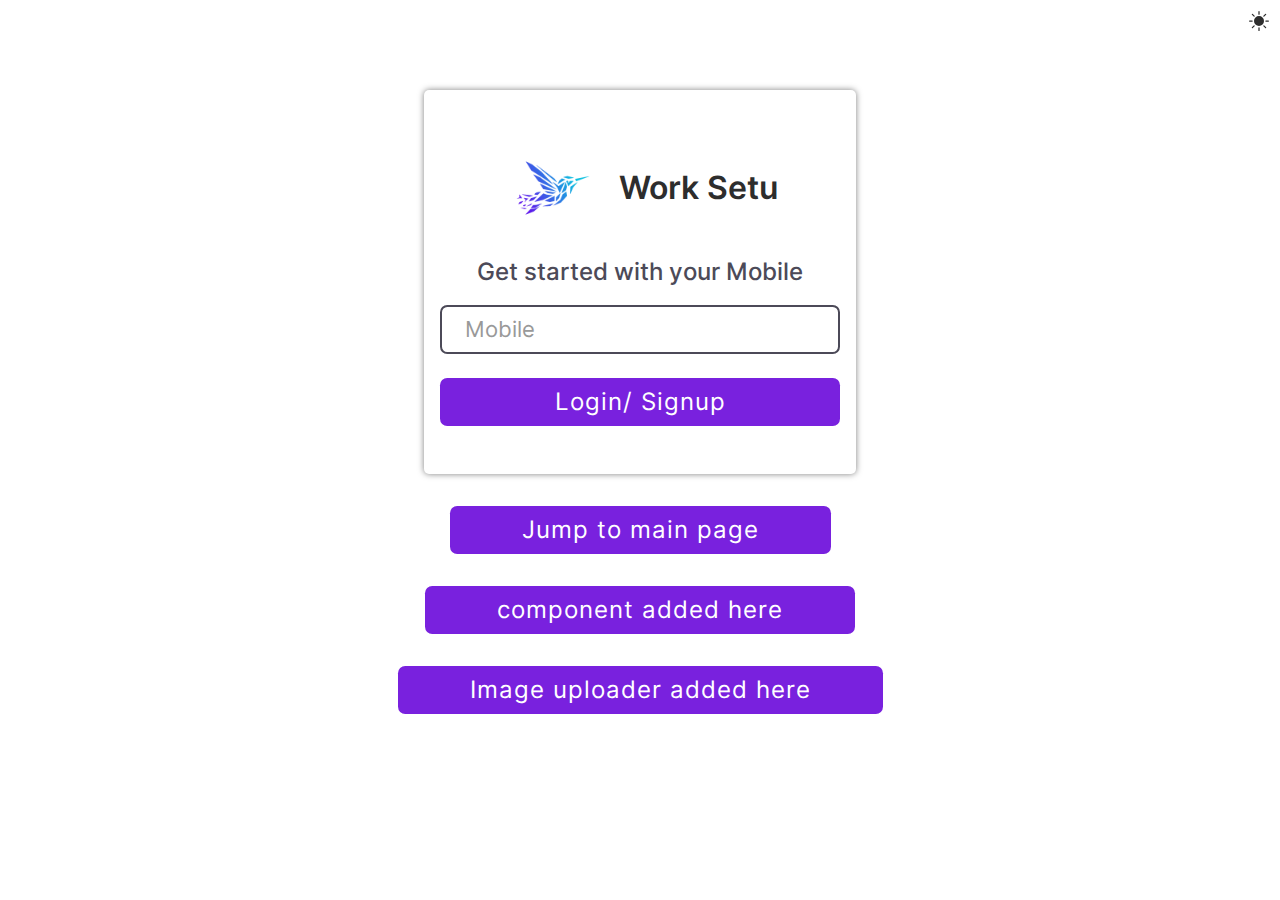
==== index.html @ 7b5b4da9 "cropper-added in step 2" ====
<!DOCTYPE html>
<html lang="en">

<head>
    <meta charset="UTF-8">
    <meta name="viewport" content="width=device-width, initial-scale=1.0">
    <link rel="icon" type="image/x-icon" href="wlogo.png">
    <title>WorkSetu</title>
    <link href="style.css" rel="stylesheet" />
</head>

<body>
    <form class="container center-form">
        <div style="display: flex;justify-content: center;align-items: center;gap: 1em;">
            <!-- <svg xmlns="http://www.w3.org/2000/svg" width="60" height="60" fill="currentColor" class="bi bi-chat-dots" viewBox="0 0 16 16">
                <path d="M5 8a1 1 0 1 1-2 0 1 1 0 0 1 2 0zm4 0a1 1 0 1 1-2 0 1 1 0 0 1 2 0zm3 1a1 1 0 1 0 0-2 1 1 0 0 0 0 2z"/>
                <path d="m2.165 15.803.02-.004c1.83-.363 2.948-.842 3.468-1.105A9.06 9.06 0 0 0 8 15c4.418 0 8-3.134 8-7s-3.582-7-8-7-8 3.134-8 7c0 1.76.743 3.37 1.97 4.6a10.437 10.437 0 0 1-.524 2.318l-.003.011a10.722 10.722 0 0 1-.244.637c-.079.186.074.394.273.362a21.673 21.673 0 0 0 .693-.125zm.8-3.108a1 1 0 0 0-.287-.801C1.618 10.83 1 9.468 1 8c0-3.192 3.004-6 7-6s7 2.808 7 6c0 3.193-3.004 6-7 6a8.06 8.06 0 0 1-2.088-.272 1 1 0 0 0-.711.074c-.387.196-1.24.57-2.634.893a10.97 10.97 0 0 0 .398-2z"/>
              </svg> -->
              <img class="logo-main" src="wlogo.png" style="width: 100px; height:100px" alt="">
            <h1 class="w-title">Work Setu</h1>
        </div>
        <h2 style="text-align: center;">Get started with your Mobile</h2>
        <input class="input" type="tel" placeholder="Mobile" />
        <a class="button" href="otp.html"> Login/ Signup</a>
    </form>
    <a href="main.html" style="display:flex; justify-content:center; align-items: center;margin-top:2em">
        <button class="button">Jump to main page</button>
    </a>
    <a href="check.html" style="display:flex; justify-content:center; align-items: center;margin-top:2em">
        <button class="button">component added here</button>
    </a>
    <a href="cropper.html" style="display:flex; justify-content:center; align-items: center;margin-top:2em">
        <button class="button">Image uploader added here</button>
    </a>

     <!--dark mode script -->
     <script src="darkmode.js"></script>
</body>

</html>
---- style.css ----
@import "normalize.css";

@font-face {
    font-family: 'Inter';
    src: url(Inter.ttf);
    font-display: swap;
}


:root {
    font-family: 'Inter', 'Segoe UI', Tahoma, Geneva, Verdana, sans-serif;
    --primary-color: #7921de;
    --primary-text-color: #ffffff;
    --text-color: #2d2d2d;
    --sub-text-color: #4c4a58;
    --bg-color: #ffffff;
    --sidebar: #ffff;
    --message: rgb(255, 255, 255);
    --nav: #fff;
    --border-color: rgb(206, 206, 206);
    --box-shadow: 0 0 6px rgb(0, 0, 0, 0.5);
    --message-text-bg: rgba(158, 154, 159, 0.1);


}


.dark {
    --bg-color: #232627;
    --text-color: #ffffff;
    --sub-text-color: #cfcfcf;
    --sidebar: rgb(21, 24, 25);
    --nav: #141718;
    --message: #232627;
    --border-color: rgb(77, 75, 75);
    --box-shadow: 0 0 6px rgb(255, 255, 255, 0.1);
    --message-text-bg: rgba(160, 159, 161, 0.1);
    transition: 0.3s;

}

body {
    background-color: var(--bg-color);
    color: var(--text-color);
    overflow-x: hidden;
}

::-webkit-scrollbar {
    width: 5px;
}


::-webkit-scrollbar-thumb {
    background-color: #85818a;
    border-radius: 5px;
}


::-webkit-scrollbar-track {
    background-color: #f0f0f0;
}

h1 {
    font-weight: 600;
}

h2 {
    color: var(--sub-text-color);
    font-weight: 500;
}

.input::placeholder {
    padding: 0.5em;
    color: #999999;
    /* Placeholder text color */
    font-size: 0.9em;
    /* Placeholder text style */
}

img {
    max-width: 100%;
    width: auto;
    max-height: 100%;
    height: auto;
}

.container {
    margin: auto;
    padding: 1.5em;
    max-width: 1140px;

}

.center-form {
    margin: auto;
    display: flex;
    flex-direction: column;
    width: 400px;
    max-width: calc(100% - 2em);
    margin-top: 10vh;
    box-shadow: var(--box-shadow);
    border-radius: 5px;
    padding: 3em 1em;
}

.logo-main {
    width: 40px;
    height: 40px
}

.input {
    line-height: 1.87em;
    display: flex;
    align-items: center;
    border: 2px solid var(--text-color);
    border-radius: 0.3em;
    outline: none;
    padding: 0;
    padding-left: 0.5em;
    font-size: 1.5rem;
    margin-bottom: 1em;
    background-color: var(--bg-color);
    border-color: var(--sub-text-color);
    color: var(--text-color);
}

.input:focus {
    border: 2px solid var(--primary-color);
}

.button {
    color: var(--primary-text-color);
    background: var(--primary-color);
    font-size: 1.5rem;
    font-weight: 400;
    letter-spacing: 1px;
    cursor: pointer;
    border: none;
    border-radius: 0.3em;
    display: flex;
    align-items: center;
    justify-content: center;
    height: 2em;
    padding: 0 3em;
    white-space: nowrap;
    text-decoration: none;
}

.steps_heading {
    display: flex;
    align-items: center;
    gap: 1em;
    text-decoration: none;
    color: var(--text-color);
    padding: 1em 0;
}

.image-box {

    border-radius: 0.5em;
    overflow: auto;
    transition: all ease 1s;


}

.image-box:hover {
    scale: 1.1;
}

/* image-cropper-css-step 2 page */
.cropper-image-container {
    flex: 1;
    display: flex;
    align-items: center;
    justify-content: center;
    border: 0.5px solid var(--border-color);
    border-radius: 1em;
}




.img-box {
    width: 100%;
    padding: 2em;
    display: flex;
    flex-direction: column;
    align-items: center;
    gap: 2em;
    border-radius: 2em;

}


.img-box img {
    width: 300px;
    height: 300px;
    border-radius: 0.5em;
   
}
.button-continue{
    display: flex;
    gap: 1em;
  
}



.crop-popup {
    display: none;
    position: fixed;
    top: 0;
    left: 0;
    width: 100%;
    height: 100%;
    background-color: var(--bg-color);
    justify-content: center;
    align-items: center;
}

.crop-container {
    position: relative;
    background-color: var(--text-color);
    padding: 20px;
    max-width: 80%;
    max-height: 80%;
    min-width: 300px;
    max-width: 600px;
    overflow: auto;
}

.crop-container img {
    max-width: 100%;
    height: auto;
}

.crop-container button {
    display: block;
    margin-top: 10px;
}

#saveCrop {
    width: 100%;
    padding: 0.8em;
    border-radius: 0.5em;
    border: none;
    border: 1px solid var(--primary-color);
    background-color: var(--primary-color);
    font-size: 1em;
    text-transform: uppercase;
    transition: all ease 2s;
    color: var(--text-color);
    cursor: pointer;
}

#imageInput {
    display: none;
}


.upload-btn:hover {
    background-color: rgb(121, 33, 222, 0.5);
}



/* Medium devices (tablets, 768px and up) */
@media (max-width: 768px) {
    .center-form {
        box-shadow: none;
    }

    .container {
        margin: auto;
        padding-left: 1em;
        padding-right: 1em;
        max-width: calc(100% - 2em);
    }
    .img-box img{
        width: 250px;
        height: 250px;
    }
    .button-continue{
       flex-direction: column;

      
    }
    .crop-container {
        max-width: 80%;
        font-size: 14px;
    }
}


/* ======================================Main class============================= */
.container1 {
    height: calc(100vh - 44.5px);
    display: flex;
    flex: 1
}

.w-title {
    cursor: pointer;
    position: relative;
}

.w-title::after {
    content: "";
    position: absolute;
    left: 0;
    right: 0;
    bottom: 0;
    height: 2px;
    width: 0%;
    border-radius: 2px;
    background-color: var(--primary-color);
    transition: all ease 2s;

}

.w-title:hover::after {
    width: 100%;
}

.nav {
    position: sticky;
    top: 0;
    background-color: var(--nav);
    width: 100%;
    display: flex;
    justify-content: space-between;
    align-items: center;
    gap: 2em;

}


.search {
    line-height: 1.5em;
    align-items: center;
    width: 100%;
    max-width: 50%;
    border-radius: 0.5em;
    background-color: var(--nav);
    border-color: var(--sub-text-color);
    color: var(--text-color);
    border: 1.7px solid var(--text-color);
    padding: 0 15px;
    font-size: 1.2em;
    outline: none;
}

.search:focus {
    /* border-color: var(--primary-color); */
    border: 1.7px solid var(--primary-color);
}

.search::placeholder {

    font-size: 0.7em;
    ;
}

.row {
    display: flex;
    align-items: center;
    gap: 0.5em;
}

span {
    font-size: 0.8em;
    font-weight: 500;
}

.img {
    width: 40px;
    height: 40px;
    border-radius: 2em;
    cursor: pointer;
}

.message-owner {
    font-weight: 600
}

.message-time {
    font-size: 0.7em;
    color: var(--sub-text-color);
    font-weight: 400;
}

.messagetext {
    line-height: 1.5em;
    font-size: 16px;
    font-weight: 400;
}

.column {
    display: flex;
    flex-direction: column;
    gap: 1em;
}



.sidebar {
    padding: 0.6em;
    flex: 0.1;
    background-color: var(--sidebar);
    min-width: 200px;
    border-top: 0.05px solid var(--border-color);
    border-right: 0.05px solid var(--border-color);
    z-index: 999;
}

.chat-content {
    padding: 1em;
    flex: 1;
    background-color: var(--message);
    display: flex;
    flex-direction: column;
    border-top: 0.05px solid var(--border-color);
    border-right: 0.05px solid var(--border-color);

}

.message-container {
    flex: 1;
    overflow-y: auto;



}

@media (max-width: 768px) {
    .sidebar {
        display: none;
        position: absolute;
        height: 91.5vh;
        animation: showSidebar 0.3s ease forwards;
    }


    @keyframes showSidebar {
        0% {
            display: none;
            opacity: 0;
            transform: translateX(-100%);
        }

        100% {
            display: block;
            opacity: 1;
            transform: translateX(0);
        }
    }


    .chat-content {

        margin-left: auto;
        width: 100%;
        max-width: calc(100% - 2em);

    }

    .menu-sidebar {
        display: block;
    }
}






.chatbox-msg:focus {
    border: 2px solid var(--primary-color);
}

.search-icon {
    display: none;
}

/* ================================================sender reciever ================================================== */

.sender,
.receiver {
    max-width: 99%;
    /* Adjust the maximum width as needed */
}



.sender {
    flex-direction: row-reverse;
    justify-content: end;
    align-items: flex-start;
    max-width: 50%;
    margin-left: auto;

}


.receiver {
    justify-content: flex-start;
    align-items: flex-start;
    max-width: 50%;
    margin-right: auto;

}

.receiver-text {
    padding: 1em;
    background-color: var(--message-text-bg);
    border-top-right-radius: 1em;
    border-bottom-right-radius: 1em;
    border-bottom-left-radius: 1em;
}

.sender-text {
    padding: 1em;
    background-color: var(--message-text-bg);
    border-bottom-right-radius: 1em;
    border-bottom-left-radius: 1em;
    border-top-left-radius: 1em;
}

.sender-name-time {
    justify-content: flex-end;
}


.receiver-zone {
    display: flex;
    position: relative;
    justify-content: space-between;
    align-items: center;
}

.sender-zone {
    position: relative;
    display: flex;
    flex-direction: row-reverse;
    align-items: center;
    justify-content: space-between;
}

.message-toolbar-container {
    position: relative;


}

.message-toolbar {

    display: flex;
    cursor: pointer;
    display: none;
    gap: 0.6em;

}

.sender .message-toolbar {
    flex-direction: row-reverse;
}


.message-options {
    background-color: var(--message);
    position: absolute;
    display: flex;
    flex-direction: column;
    flex-wrap: wrap;
    display: none;
    gap: 1em;
    padding: 1em;
    border-radius: 0.5em;
    border: 0.5px solid var(--border-color);
    z-index: 9999;


}

.message-options span {
    cursor: pointer;
}

.message-options-elements {
    display: flex;
    align-items: center;

    /* flex-wrap: wrap; */

}


.receiver:hover .message-toolbar {
    display: flex;
}

.sender:hover .message-toolbar {
    display: flex;
}

.message-toolbar-container:hover .message-options {
    display: flex;

}







.message-options svg {
    cursor: pointer;
}



@media (max-width: 1200px) {

    .receiver,
    .sender {
        max-width: 80%;
    }
}

@media (max-width: 768px) {
    .search-icon {
        display: block;
        cursor: pointer;
    }

    .search {
        display: none;
    }

    .message-options-elements span {
        display: none;
    }

}

.logo {
    position: relative;
    display: inline-block;
    cursor: pointer;

}

.logo .text {
    text-transform: uppercase;
    position: absolute;
    top: 50%;
    left: 2em;
    transform: translate(-50%, -50%);
    opacity: 0;
    transition: opacity 0.3s;
    font-size: 1.2em;
    font-weight: bold;
}

.logo:hover .bi-chat-dots {
    opacity: 0;
}

.logo:hover .text {
    opacity: 1;
    /* color: transparent;
    -webkit-text-stroke: 0.5px var(--text-color); */

}

/* =========================Thread=================================== */
.thread {

    padding: 1em;
    flex: 1;
    background-color: var(--bg-color);
    display: flex;
    flex-direction: column;
    border-top: 0.05px solid var(--border-color);
    border-right: 0.05px solid var(--border-color);
    display: none;

}

/* ===========================input box design============== */
.input-msg {
    background-color: var(--message);
    display: flex;
    /* padding: 0.5em; */
    flex-direction: column;
    position: relative;



    /* border: 0.05px solid var(--border-color); */

}

.midinput {
    display: flex;
    flex: 1;
    padding: 0.5em;
    align-items: center;
    border: 0.05px solid var(--border-color);
    border-radius: 0.5em;
    justify-content: space-between;


}

.chatbox-msg {
    width: 100%;
    border: 2px solid var(--text-color);
    line-height: 2em;
    align-items: center;
    border-radius: 0.3em;
    background-color: var(--message);
    border-color: var(--sub-text-color);
    color: var(--text-color);
    font-size: 1.2em;
    outline: none;

}

.input-msg svg {
    width: 18px;
    height: 18px;
    cursor: pointer;



}

.textStyle-container {
    position: relative;
}

.textStyle {
    position: absolute;
    bottom: 4em;
    display: flex;
    flex-wrap: wrap;
    gap: 1em;
    align-items: center;
    background-color: var(--bg-color);
    padding: 0.5em;
    border: 0.5px solid var(--border-color);
    border-radius: 0.5em;
    cursor: pointer;
    margin-top: -2.3em;
    display: none;
    /* width: 100%; */
}





.midinput input {
    font-size: 1.2em;
    border: none;
    background-color: var(--message);
    width: calc(100% - 0.5em);
    color: var(--text-color)
}

.midinput svg {
    display: flex;
}

.midinput input:focus {
    outline: none;
    border: 0px solid var(--border-color);

}

.attachement {
    display: flex;
    justify-content: space-between;
    padding: 0.2em;

}

.leftattachment {
    display: flex;
    gap: 1em;
    flex: 1;
    cursor: pointer;
    align-items: center;
}


.rightbutton svg {
    width: 25px;
    height: 25px;
    cursor: pointer;
    flex: 1;

}

.work-detail {
    cursor: pointer;
}

.popup-container {
    display: none;
    position: fixed;
    top: 50%;
    left: 50%;
    transform: translate(-50%, -50%);
    padding: 2em;
    width: 400px;
    height: 350px;
    background-color: var(--bg-color);
    box-shadow: var(--box-shadow);
    z-index: 9999;
    border-radius: 20px;
}


.dimmed-background {
    position: fixed;
    top: 0;
    left: 0;
    width: 100%;
    height: 100%;
    background-color: rgba(0, 0, 0, 0.5);
    z-index: 9998;
    pointer-events: none;
}

/* your slack pop up style */

.your-slack {
    width: 300px;
    height: 300px;
    background-color: var(--bg-color);
    padding: 2em;
    border-radius: 20px;
    box-shadow: var(--box-shadow);
    z-index: 9999;
    display: none;
    position: absolute;
    top: 8%;
    left: 0;

}

.mid-content span {
    font-size: 1em;
}

.profile-popup {
    width: 250px;
    height: 250px;
    padding: 2em;
    background-color: var(--bg-color);
    border-radius: 20px;
    box-shadow: var(--box-shadow);
    z-index: 9999;
    position: absolute;
    top: 4%;
    right: 0;
    display: none;

}

.invite-people {
    display: flex;
    justify-content: center;
    align-items: center;
    z-index: 9999;
    position: absolute;
    left: 50%;
    top: 50%;
    transform: translate(-50%, -50%);
    display: none;
    width: 400px;
    height: 250px;
    padding: 2em;
    background-color: var(--bg-color);
    border-radius: 20px;
    box-shadow: var(--box-shadow);
}


.invite-people textarea {
    padding: 1em;
    text-decoration: none;
    height: 5em;
    border-radius: 0.2em;
}

.invite-people textarea:focus {
    outline: none;
    box-shadow: var(--box-shadow);

}


a {
    text-decoration: none;

}

.create-channel-popup {
    display: flex;
    justify-content: center;
    align-items: center;
    z-index: 9999;
    position: absolute;
    left: 50%;
    top: 50%;
    transform: translate(-50%, -50%);
    display: none;
    width: 400px;
    height: 250px;
    padding: 2em;
    background-color: var(--bg-color);
    border-radius: 20px;
    box-shadow: var(--box-shadow);
}


.setting-adminitration-popup {
    display: flex;
    justify-content: center;
    align-items: center;
    z-index: 9999;
    position: absolute;
    left: 23.7%;
    top: 22%;
    display: none;
    width: 250px;
    height: 250px;
    padding: 2em;
    background-color: var(--bg-color);
    border-radius: 20px;
    box-shadow: var(--box-shadow);
}

.add-workspace-popup {
    display: flex;
    justify-content: center;
    align-items: center;
    z-index: 9999;
    position: absolute;
    left: 23.7%;
    top: 22%;
    display: none;
    width: 200px;
    height: 125px;
    padding: 1em;
    background-color: var(--bg-color);
    border-radius: 20px;
    box-shadow: var(--box-shadow);
}

.edit-workspace-detail-popup {
    display: flex;
    justify-content: center;
    align-items: center;
    z-index: 9999;
    position: absolute;
    left: 50%;
    top: 50%;
    transform: translate(-50%, -50%);
    display: none;
    width: 400px;
    height: 350px;
    padding: 2em;
    background-color: var(--bg-color);
    border-radius: 20px;
    box-shadow: var(--box-shadow);
}

.switch-workspace-popup {
    display: flex;
    justify-content: flex-start;
    align-items: start;
    z-index: 9999;
    position: absolute;
    left: 23.7%;
    top: 21%;
    display: none;
    width: 200px;
    height: 200px;
    padding: 2em;
    background-color: var(--bg-color);
    border-radius: 20px;
    box-shadow: var(--box-shadow);
}

.add-channel-pop-up {
    display: flex;
    justify-content: center;
    align-items: center;
    z-index: 9999;
    position: absolute;
    left: 50%;
    top: 50%;
    transform: translate(-50%, -50%);
    display: none;
    width: 400px;
    height: 250px;
    padding: 2em;
    background-color: var(--bg-color);
    border-radius: 20px;
    box-shadow: var(--box-shadow);
}

@media screen and (max-width: 768px) {

    .invite-people,
    .create-channel-popup,
    .edit-workspace-detail-popup,
    .popup-container,
    .add-channel-pop-up {
        width: 90%;
        height: auto;
        max-width: 400px;
        /* Optional: Limit the maximum width for very large screens */
        padding: 1em;
    }

}


/* =========================================================================Manage page css======================================================== */
.manage-container {

    height: calc(100vh - 80px);
    display: flex;

}

.navBar {
    position: sticky;
    top: 0;
    width: calc(100% - 4em);
    background-color: var(--bg-color);
    border-bottom: 0.05px solid var(--border-color);
    ;


}



.left-content {

    height: calc(100vh - 100px);
    padding: 0.5em;
    flex: 1;
    background-color: var(--bg-color);
    min-width: 200px;
    border-right: 0.05px solid var(--border-color);
}

.rightBar {
    flex: 1;
}

.right-content {
    display: flex;
    flex-direction: column;
    margin-left: auto;


}

.midbar {
    display: flex;
    justify-content: space-between;
    align-items: center;
    border-top: 0.05px solid var(--border-color);
    border-bottom: 0.05px solid var(--border-color);

}

.right input {

    background-color: var(--bg-color);
    padding: 0.5em;
    border-radius: 0.5em;
    color: var(--text-color);
}

.right input:focus {
    outline: none;
    border-color: var(--primary-color);
}

.bottomBar {
    width: 100%;
    display: flex;
    justify-content: space-between;
    border-bottom: 0.05px solid var(--border-color);
    margin: auto;
}

.firstTable {

    display: flex;
    align-items: center;
    flex-direction: column;



}

@media (max-width: 768px) {
    .leftBar {
        display: none;
        position: absolute;
        height: 91.5vh;
        animation: showSidebars 0.3s ease forwards;
    }

    @keyframes showSidebars {
        0% {
            display: none;
            opacity: 0;
            transform: translateX(-100%);
        }

        100% {
            display: block;
            opacity: 1;
            transform: translateX(0);
        }
    }

    .navBar {
        width: 100%;
    }

    .right-content {

        margin-left: auto;
        width: 100%;

    }

    .menu-button-leftbar {
        display: block;
    }
}
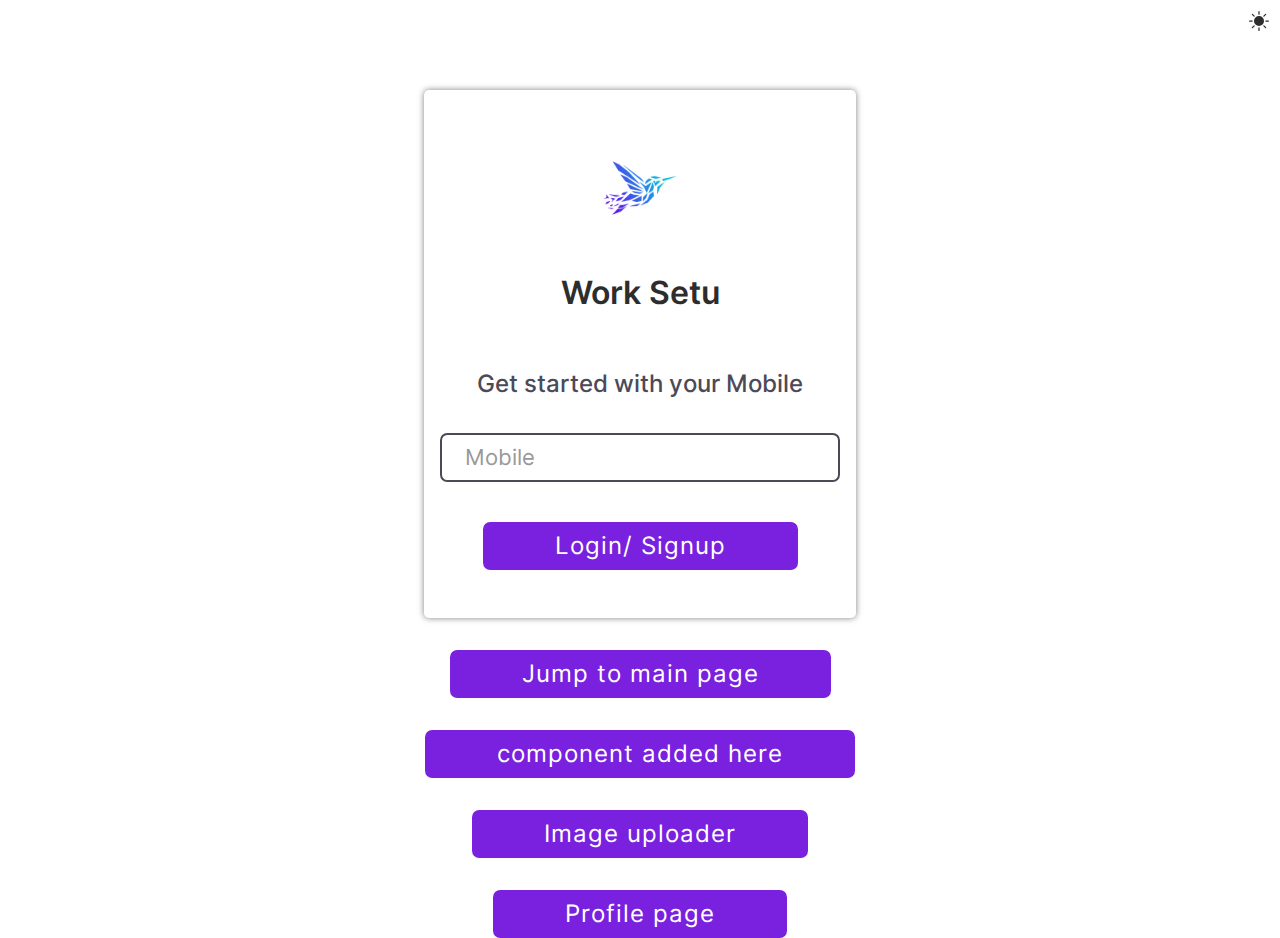
==== commit 32c74388: "Ui changed" ====
--- a/index.html
+++ b/index.html
@@ -10,7 +10,7 @@
 </head>
 
 <body>
-    <form class="container center-form">
+    <form class="container center-form"
         <div style="display: flex;justify-content: center;align-items: center;gap: 1em;">
             <!-- <svg xmlns="http://www.w3.org/2000/svg" width="60" height="60" fill="currentColor" class="bi bi-chat-dots" viewBox="0 0 16 16">
                 <path d="M5 8a1 1 0 1 1-2 0 1 1 0 0 1 2 0zm4 0a1 1 0 1 1-2 0 1 1 0 0 1 2 0zm3 1a1 1 0 1 0 0-2 1 1 0 0 0 0 2z"/>
@@ -30,7 +30,10 @@
         <button class="button">component added here</button>
     </a>
     <a href="cropper.html" style="display:flex; justify-content:center; align-items: center;margin-top:2em">
-        <button class="button">Image uploader added here</button>
+        <button class="button">Image uploader</button>
+    </a>
+    <a href="profile.html" style="display:flex; justify-content:center; align-items: center;margin-top:2em">
+        <button class="button">Profile page</button>
     </a>
 
      <!--dark mode script -->
--- a/style.css
+++ b/style.css
@@ -168,7 +168,7 @@
     scale: 1.1;
 }
 
-/* image-cropper-css-step 2 page */
+/* ========================================image-cropper-css-step 2 page============================================== */
 .cropper-image-container {
     flex: 1;
     display: flex;
@@ -197,12 +197,13 @@
     width: 300px;
     height: 300px;
     border-radius: 0.5em;
-   
-}
-.button-continue{
+
+}
+
+.button-continue {
     display: flex;
     gap: 1em;
-  
+
 }
 
 
@@ -221,7 +222,7 @@
 
 .crop-container {
     position: relative;
-    background-color: var(--text-color);
+    background-color: var(--bg-color);
     padding: 20px;
     max-width: 80%;
     max-height: 80%;
@@ -231,8 +232,10 @@
 }
 
 .crop-container img {
-    max-width: 100%;
+    max-width: 60%;
+    max-height: 60%;
     height: auto;
+    width: auto;
 }
 
 .crop-container button {
@@ -252,6 +255,12 @@
     transition: all ease 2s;
     color: var(--text-color);
     cursor: pointer;
+
+    position: sticky;
+    bottom: 0;
+    left: 0;
+    margin-top: 10px; 
+    z-index: 1; 
 }
 
 #imageInput {
@@ -277,18 +286,24 @@
         padding-right: 1em;
         max-width: calc(100% - 2em);
     }
-    .img-box img{
+
+    .img-box img {
         width: 250px;
         height: 250px;
     }
-    .button-continue{
-       flex-direction: column;
-
-      
-    }
+
+    .button-continue {
+        flex-direction: column;
+
+
+    }
+
     .crop-container {
         max-width: 80%;
         font-size: 14px;
+    }
+    #saveCrop {
+        margin-top: 0; 
     }
 }
 
@@ -551,14 +566,16 @@
     position: relative;
 
 
+
 }
 
 .message-toolbar {
 
-    display: flex;
-    cursor: pointer;
-    display: none;
-    gap: 0.6em;
+    position: relative;
+    display: flex;
+    cursor: pointer;
+    display: none;
+    gap: 0.5em;
 
 }
 
@@ -583,6 +600,16 @@
 
 }
 
+.sender .message-options {
+    top: 0;
+    right: 100%;
+}
+
+.receiver .message-options {
+    top: 0;
+    left: 100%;
+}
+
 .message-options span {
     cursor: pointer;
 }
@@ -604,22 +631,18 @@
     display: flex;
 }
 
-.message-toolbar-container:hover .message-options {
-    display: flex;
-
-}
-
-
-
-
-
-
+.three-dots {
+    outline: none;
+}
+
+.three-dots:focus+.message-options {
+    display: flex;
+
+}
 
 .message-options svg {
     cursor: pointer;
 }
-
-
 
 @media (max-width: 1200px) {
 
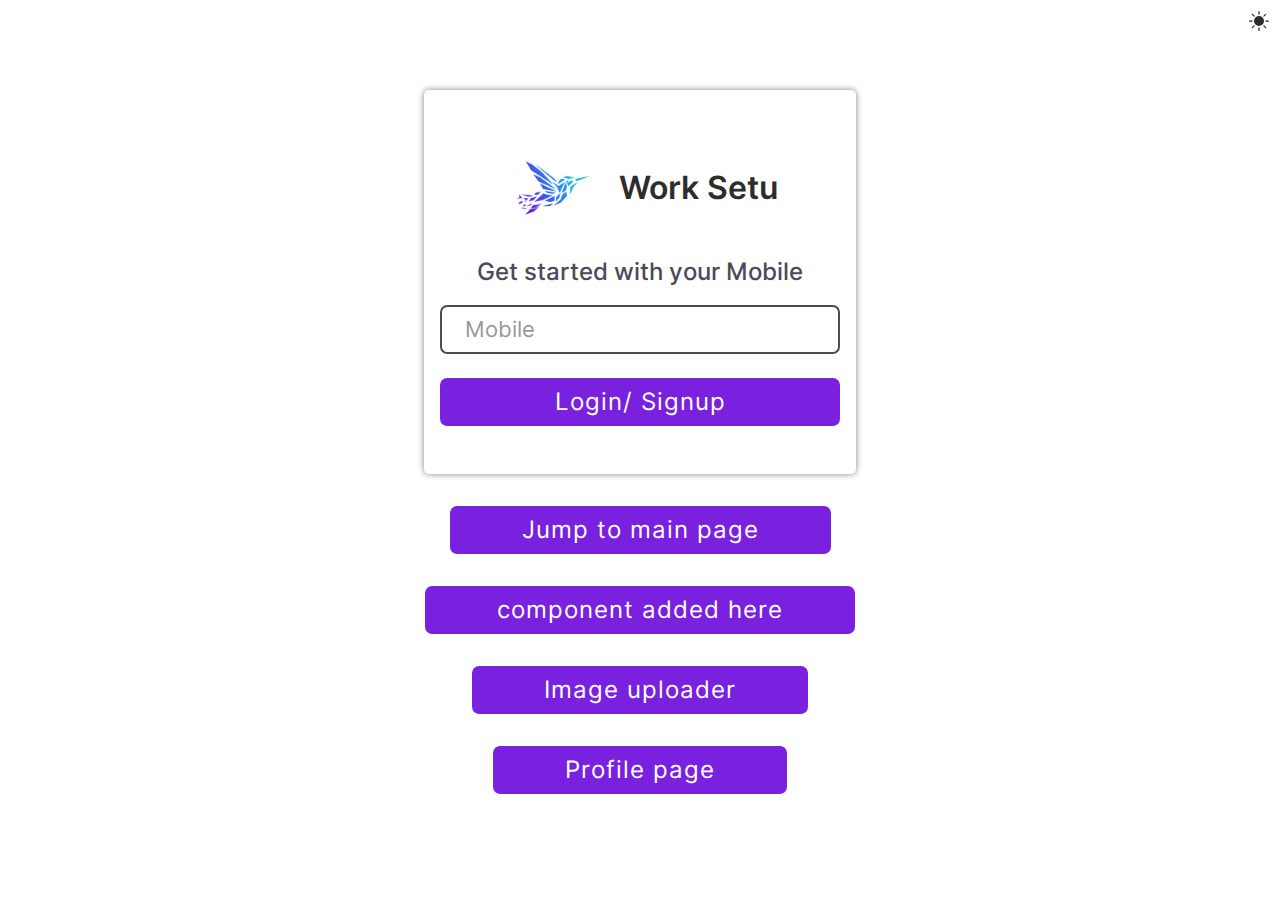
==== commit 8084083d: "UI" ====
--- a/index.html
+++ b/index.html
@@ -10,7 +10,7 @@
 </head>
 
 <body>
-    <form class="container center-form"
+    <form class="container center-form">
         <div style="display: flex;justify-content: center;align-items: center;gap: 1em;">
             <!-- <svg xmlns="http://www.w3.org/2000/svg" width="60" height="60" fill="currentColor" class="bi bi-chat-dots" viewBox="0 0 16 16">
                 <path d="M5 8a1 1 0 1 1-2 0 1 1 0 0 1 2 0zm4 0a1 1 0 1 1-2 0 1 1 0 0 1 2 0zm3 1a1 1 0 1 0 0-2 1 1 0 0 0 0 2z"/>
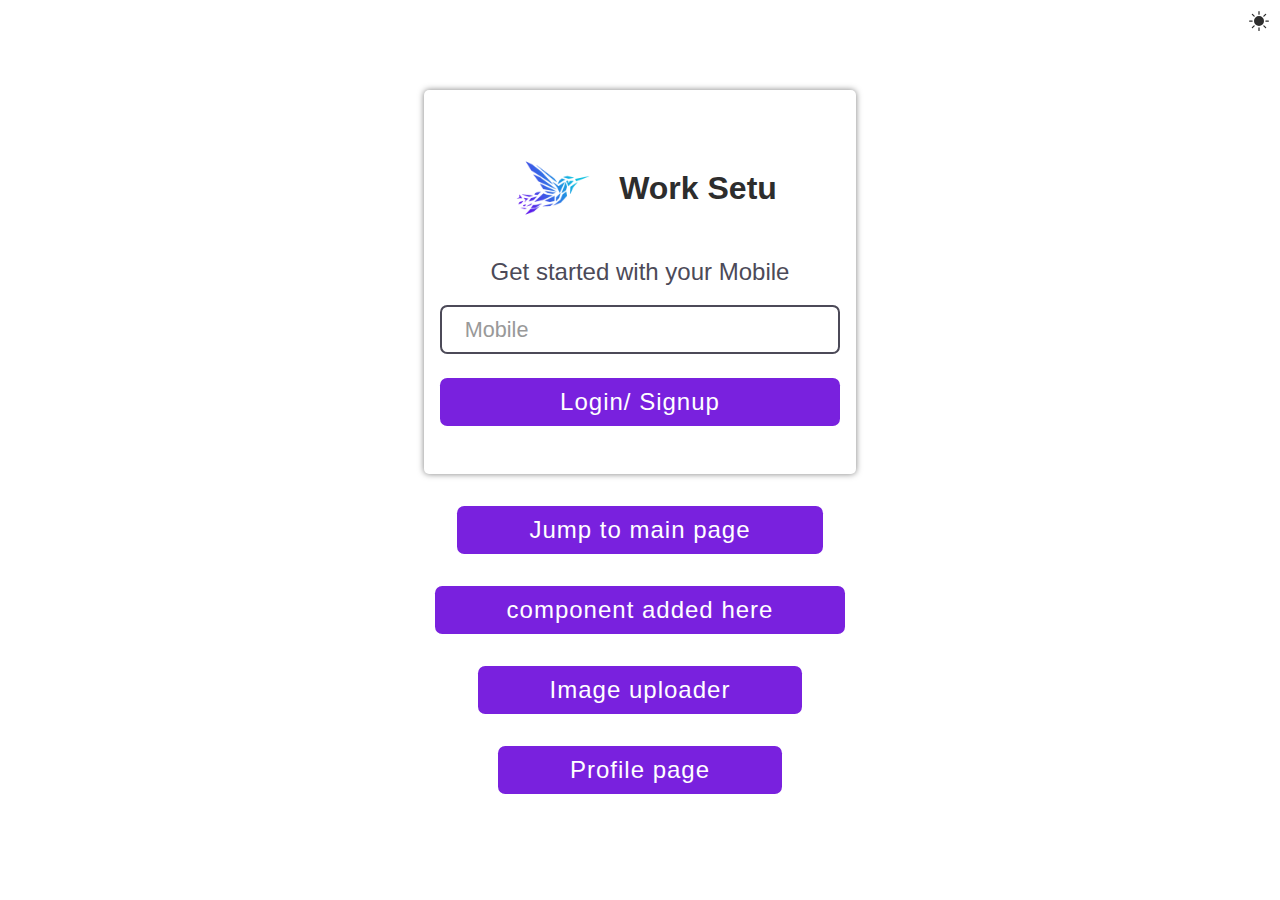
==== commit 3e1c3b34: "Save" ====
--- a/index.html
+++ b/index.html
@@ -16,7 +16,7 @@
                 <path d="M5 8a1 1 0 1 1-2 0 1 1 0 0 1 2 0zm4 0a1 1 0 1 1-2 0 1 1 0 0 1 2 0zm3 1a1 1 0 1 0 0-2 1 1 0 0 0 0 2z"/>
                 <path d="m2.165 15.803.02-.004c1.83-.363 2.948-.842 3.468-1.105A9.06 9.06 0 0 0 8 15c4.418 0 8-3.134 8-7s-3.582-7-8-7-8 3.134-8 7c0 1.76.743 3.37 1.97 4.6a10.437 10.437 0 0 1-.524 2.318l-.003.011a10.722 10.722 0 0 1-.244.637c-.079.186.074.394.273.362a21.673 21.673 0 0 0 .693-.125zm.8-3.108a1 1 0 0 0-.287-.801C1.618 10.83 1 9.468 1 8c0-3.192 3.004-6 7-6s7 2.808 7 6c0 3.193-3.004 6-7 6a8.06 8.06 0 0 1-2.088-.272 1 1 0 0 0-.711.074c-.387.196-1.24.57-2.634.893a10.97 10.97 0 0 0 .398-2z"/>
               </svg> -->
-              <img class="logo-main" src="wlogo.png" style="width: 100px; height:100px" alt="">
+              <img class="logo-main" src="img/wlogo.png" style="width: 100px; height:100px" alt="">
             <h1 class="w-title">Work Setu</h1>
         </div>
         <h2 style="text-align: center;">Get started with your Mobile</h2>
@@ -37,7 +37,7 @@
     </a>
 
      <!--dark mode script -->
-     <script src="darkmode.js"></script>
+     <script src="components/darkmode.js"></script>
 </body>
 
 </html>
--- a/style.css
+++ b/style.css
@@ -69,6 +69,12 @@
     font-weight: 500;
 }
 
+a{
+    text-decoration: none;
+    color: var(--text-color);
+    cursor: pointer;
+}
+
 .input::placeholder {
     padding: 0.5em;
     color: #999999;
@@ -105,7 +111,8 @@
 
 .logo-main {
     width: 40px;
-    height: 40px
+    height: 40px;
+  
 }
 
 .input {
@@ -214,7 +221,7 @@
     top: 0;
     left: 0;
     width: 100%;
-    height: 100%;
+    height: 80vh;
     background-color: var(--bg-color);
     justify-content: center;
     align-items: center;
@@ -222,18 +229,24 @@
 
 .crop-container {
     position: relative;
-    background-color: var(--bg-color);
-    padding: 20px;
+    display: flex;
+    flex-direction: column;
+    gap: 1em;
+    background-color: var(--bg-color);
+    padding: 2em;
+    width: calc(100% - 4em);
     max-width: 80%;
     max-height: 80%;
     min-width: 300px;
-    max-width: 600px;
-    overflow: auto;
+    max-width: 500px;
+    overflow: hidden;
+    box-shadow: var(--box-shadow);
 }
 
 .crop-container img {
-    max-width: 60%;
-    max-height: 60%;
+    max-width: 50%;
+    max-height: 50%;
+   
     height: auto;
     width: auto;
 }
@@ -242,26 +255,18 @@
     display: block;
     margin-top: 10px;
 }
-
-#saveCrop {
-    width: 100%;
-    padding: 0.8em;
-    border-radius: 0.5em;
-    border: none;
-    border: 1px solid var(--primary-color);
-    background-color: var(--primary-color);
-    font-size: 1em;
-    text-transform: uppercase;
-    transition: all ease 2s;
-    color: var(--text-color);
-    cursor: pointer;
-
-    position: sticky;
-    bottom: 0;
-    left: 0;
-    margin-top: 10px; 
-    z-index: 1; 
-}
+.two-button{
+width: 100%;
+display: flex;
+color: var(--text-color);
+transition: all ease 2s;
+align-items: center;
+justify-content: center;
+gap: 1em;
+z-index: 5;
+}
+
+
 
 #imageInput {
     display: none;
@@ -302,9 +307,11 @@
         max-width: 80%;
         font-size: 14px;
     }
-    #saveCrop {
-        margin-top: 0; 
-    }
+    .two-button .button{
+        font-size: 1em;
+    }
+
+   
 }
 
 
@@ -347,34 +354,44 @@
     justify-content: space-between;
     align-items: center;
     gap: 2em;
-
-}
-
-
-.search {
-    line-height: 1.5em;
+    z-index: 9999;
+
+}
+
+.nav-search-bar{
+   
+    display: flex;
+    gap: 0.5em;
     align-items: center;
     width: 100%;
     max-width: 50%;
-    border-radius: 0.5em;
+    border-radius: 5em;
     background-color: var(--nav);
     border-color: var(--sub-text-color);
     color: var(--text-color);
-    border: 1.7px solid var(--text-color);
-    padding: 0 15px;
-    font-size: 1.2em;
-    outline: none;
-}
-
-.search:focus {
-    /* border-color: var(--primary-color); */
-    border: 1.7px solid var(--primary-color);
-}
+    border: 1px solid var(--sub-text-color);
+    padding: 6px 15px;
+    font-size: 1em;
+    
+}
+
+.nav-search-bar:focus{
+   
+    border-color: var(--primary-color);
+}
+
+.search {
+  background-color: var(--nav);
+  border: none;
+  color: var(--text-color);
+  outline: none;
+
+}
+
+
 
 .search::placeholder {
-
-    font-size: 0.7em;
-    ;
+    font-size: 0.8em;;
 }
 
 .row {
@@ -420,11 +437,11 @@
 
 
 .sidebar {
+    position: sticky;
     padding: 0.6em;
     flex: 0.1;
     background-color: var(--sidebar);
     min-width: 200px;
-    border-top: 0.05px solid var(--border-color);
     border-right: 0.05px solid var(--border-color);
     z-index: 999;
 }
@@ -435,7 +452,6 @@
     background-color: var(--message);
     display: flex;
     flex-direction: column;
-    border-top: 0.05px solid var(--border-color);
     border-right: 0.05px solid var(--border-color);
 
 }
@@ -443,9 +459,14 @@
 .message-container {
     flex: 1;
     overflow-y: auto;
-
-
-
+}
+.menu-sidebar{
+    position: absolute;
+    top: 0;
+    left: 0;
+    z-index: 9999;
+ 
+   
 }
 
 @media (max-width: 768px) {
@@ -658,7 +679,7 @@
         cursor: pointer;
     }
 
-    .search {
+    .nav-search-bar {
         display: none;
     }
 
@@ -1175,4 +1196,158 @@
     .menu-button-leftbar {
         display: block;
     }
+}
+
+
+/*============ profile============ */
+
+.container-prof {
+   flex:1;
+   margin: auto;
+}
+
+
+
+.editprofile-container {
+    width: 80%;
+    margin: auto;
+    max-width: 80%;
+    display: flex;
+    flex-direction: column;
+    justify-content: center;
+    align-items: center;
+    border-radius: 1em;
+    background-color: rgb(144, 143, 143, 0.1);
+
+
+
+}
+input[type="number"]::-webkit-inner-spin-button,
+input[type="number"]::-webkit-outer-spin-button {
+  -webkit-appearance: none;
+  appearance: none;
+
+}
+
+.editprof {
+    width: 100%;
+    display: flex;
+    justify-content: center;
+    align-items: center;
+    padding: 2em;
+    width: calc(100% - 4em);
+    gap: 10px;
+
+}
+
+.editprof span {
+    font-size: 1.5em;
+    color: var(--text-color);
+}
+
+.profilepage-main {
+    display: flex;
+    justify-content: center;
+    align-items: center;
+    flex-direction: row-reverse;
+    /* justify-content: space-around; */
+    gap: 3em;
+    padding: 2em;
+    width: calc(100% - 4em);
+
+}
+
+.leftside {
+    width: 100%;
+    display: flex;
+    flex-direction: column;
+    gap: 1em;
+    align-items: center;
+}
+
+.leftside img {
+    width: 250px;
+    border-radius: 0.5em;
+}
+
+.rightside {
+    width: 100%;
+    display: flex;
+    flex-direction: column;
+    align-items: center;
+    gap: 2em;
+    justify-content: center;
+}
+
+.rightside input {
+    width: 70%;
+    padding: 1em;
+    justify-content: end;
+    color: var(--text-color);
+    border: none;
+    background-color: var(--bg-color);
+    border: 1px solid var(--border-color);
+    border-radius: 0.5em;
+}
+
+.rightside input:focus {
+    outline: none;
+    border-color: var(--primary-color);
+}
+
+.inputs {
+    width:100%;
+    display: flex;
+    justify-content: start;
+    align-items: center;
+    gap: 2em;
+}
+
+.inputs span {
+    flex: 1;
+    font-size: 1em;
+    justify-content: flex-start;
+}
+
+.saveandcancel {
+    width: 100%;
+    display: flex;
+
+    justify-content: space-between;
+    gap: 0.5em;
+}
+
+@media screen and (max-width:1200px) {
+    .profilepage-main {
+        flex-direction: column;
+    }
+    .saveandcancel button{
+        width: 40%;
+    }
+}
+
+@media screen and (max-width:768px){
+
+    .editprofile-container{
+        width: 90%;
+       
+    }
+    .leftside img{
+        width: 150px;
+    }
+    .leftside button{
+        font-size: 1em;
+    }
+    .saveandcancel button{
+        
+        font-size: 1em;
+    }
+    .rightside input{
+        font-size: 0.7em;
+        width: 50%;
+    }
+    .editprof{
+       
+    }
+
 }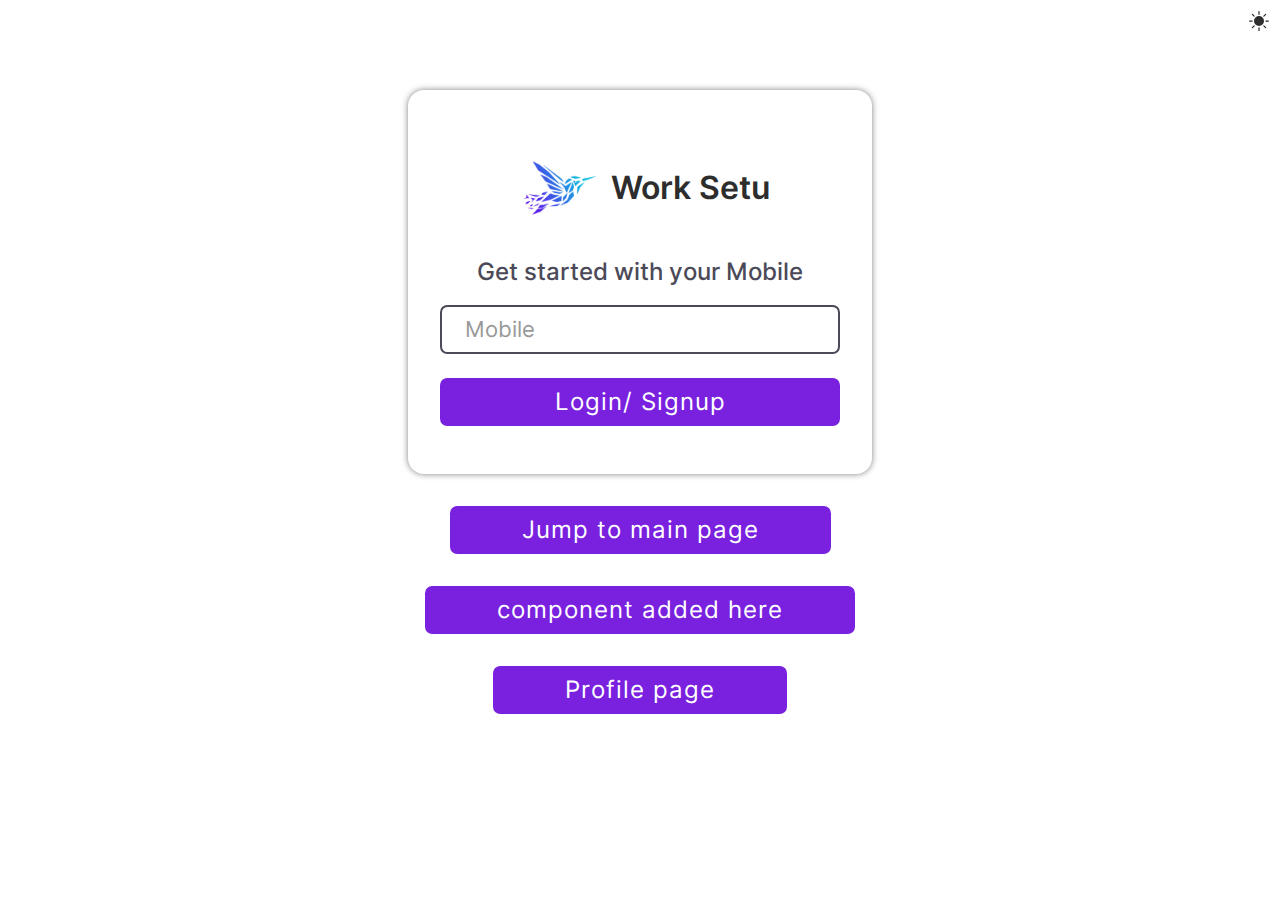
==== commit 76dadd2c: "sequecan changed + pop up updated" ====
--- a/index.html
+++ b/index.html
@@ -11,7 +11,7 @@
 
 <body>
     <form class="container center-form">
-        <div style="display: flex;justify-content: center;align-items: center;gap: 1em;">
+        <div style="display: flex;justify-content: center;align-items: center;gap: 0.1em;">
             <!-- <svg xmlns="http://www.w3.org/2000/svg" width="60" height="60" fill="currentColor" class="bi bi-chat-dots" viewBox="0 0 16 16">
                 <path d="M5 8a1 1 0 1 1-2 0 1 1 0 0 1 2 0zm4 0a1 1 0 1 1-2 0 1 1 0 0 1 2 0zm3 1a1 1 0 1 0 0-2 1 1 0 0 0 0 2z"/>
                 <path d="m2.165 15.803.02-.004c1.83-.363 2.948-.842 3.468-1.105A9.06 9.06 0 0 0 8 15c4.418 0 8-3.134 8-7s-3.582-7-8-7-8 3.134-8 7c0 1.76.743 3.37 1.97 4.6a10.437 10.437 0 0 1-.524 2.318l-.003.011a10.722 10.722 0 0 1-.244.637c-.079.186.074.394.273.362a21.673 21.673 0 0 0 .693-.125zm.8-3.108a1 1 0 0 0-.287-.801C1.618 10.83 1 9.468 1 8c0-3.192 3.004-6 7-6s7 2.808 7 6c0 3.193-3.004 6-7 6a8.06 8.06 0 0 1-2.088-.272 1 1 0 0 0-.711.074c-.387.196-1.24.57-2.634.893a10.97 10.97 0 0 0 .398-2z"/>
@@ -21,16 +21,13 @@
         </div>
         <h2 style="text-align: center;">Get started with your Mobile</h2>
         <input class="input" type="tel" placeholder="Mobile" />
-        <a class="button" href="otp.html"> Login/ Signup</a>
+        <a class="button" href="username.html"> Login/ Signup</a>
     </form>
     <a href="main.html" style="display:flex; justify-content:center; align-items: center;margin-top:2em">
         <button class="button">Jump to main page</button>
     </a>
     <a href="check.html" style="display:flex; justify-content:center; align-items: center;margin-top:2em">
         <button class="button">component added here</button>
-    </a>
-    <a href="cropper.html" style="display:flex; justify-content:center; align-items: center;margin-top:2em">
-        <button class="button">Image uploader</button>
     </a>
     <a href="profile.html" style="display:flex; justify-content:center; align-items: center;margin-top:2em">
         <button class="button">Profile page</button>
--- a/style.css
+++ b/style.css
@@ -69,7 +69,7 @@
     font-weight: 500;
 }
 
-a{
+a {
     text-decoration: none;
     color: var(--text-color);
     cursor: pointer;
@@ -105,14 +105,14 @@
     max-width: calc(100% - 2em);
     margin-top: 10vh;
     box-shadow: var(--box-shadow);
-    border-radius: 5px;
-    padding: 3em 1em;
+    border-radius: 1em;
+    padding: 3em 2em;
 }
 
 .logo-main {
     width: 40px;
     height: 40px;
-  
+
 }
 
 .input {
@@ -216,13 +216,13 @@
 
 
 .crop-popup {
-    display: none;
+    /* display: none; */
     position: fixed;
     top: 0;
     left: 0;
     width: 100%;
-    height: 80vh;
-    background-color: var(--bg-color);
+    height: 100%;    
+   background-color: rgb(0, 0, 0, 0.5);
     justify-content: center;
     align-items: center;
 }
@@ -233,37 +233,38 @@
     flex-direction: column;
     gap: 1em;
     background-color: var(--bg-color);
-    padding: 2em;
-    width: calc(100% - 4em);
-    max-width: 80%;
-    max-height: 80%;
-    min-width: 300px;
-    max-width: 500px;
+    
+   
+    max-width:54%;
+    max-height: 100%;
+   
     overflow: hidden;
     box-shadow: var(--box-shadow);
+    border-radius: 1em;
+    
 }
 
 .crop-container img {
-    max-width: 50%;
-    max-height: 50%;
-   
-    height: auto;
-    width: auto;
+
+width: 100%;
+height: 60vh;
 }
 
 .crop-container button {
     display: block;
-    margin-top: 10px;
-}
-.two-button{
-width: 100%;
-display: flex;
-color: var(--text-color);
-transition: all ease 2s;
-align-items: center;
-justify-content: center;
-gap: 1em;
-z-index: 5;
+ 
+}
+
+.two-button {
+    padding: 1em;
+    width: calc(100% - 2em);
+    display: flex;
+    color: var(--text-color);
+    transition: all ease 2s;
+    align-items: center;
+    justify-content: center;
+    gap: 1em;
+    z-index: 5;
 }
 
 
@@ -305,13 +306,15 @@
 
     .crop-container {
         max-width: 80%;
-        font-size: 14px;
-    }
-    .two-button .button{
+    }
+    .crop-container img{
+        height: 20vh;
+    }
+    .two-button .button {
         font-size: 1em;
     }
 
-   
+
 }
 
 
@@ -358,8 +361,8 @@
 
 }
 
-.nav-search-bar{
-   
+.nav-search-bar {
+
     display: flex;
     gap: 0.5em;
     align-items: center;
@@ -372,26 +375,35 @@
     border: 1px solid var(--sub-text-color);
     padding: 6px 15px;
     font-size: 1em;
-    
-}
-
-.nav-search-bar:focus{
-   
+
+}
+
+.nav-search-bar:focus {
+
     border-color: var(--primary-color);
+    border: 1px solid var(--primary-color);
+
+}
+
+.profile-image-nav {
+    display: flex;
+    align-items: center;
 }
 
 .search {
-  background-color: var(--nav);
-  border: none;
-  color: var(--text-color);
-  outline: none;
+    background-color: var(--nav);
+    border: none;
+    color: var(--text-color);
+    outline: none;
+    width: 100%;
 
 }
 
 
 
 .search::placeholder {
-    font-size: 0.8em;;
+    font-size: 0.8em;
+    ;
 }
 
 .row {
@@ -460,13 +472,14 @@
     flex: 1;
     overflow-y: auto;
 }
-.menu-sidebar{
+
+.menu-sidebar {
     position: absolute;
     top: 0;
     left: 0;
     z-index: 9999;
- 
-   
+
+
 }
 
 @media (max-width: 768px) {
@@ -902,6 +915,7 @@
 }
 
 .profile-popup {
+   
     width: 250px;
     height: 250px;
     padding: 2em;
@@ -912,6 +926,7 @@
     position: absolute;
     top: 4%;
     right: 0;
+    z-index: 9999;
     display: none;
 
 }
@@ -1202,8 +1217,9 @@
 /*============ profile============ */
 
 .container-prof {
-   flex:1;
-   margin: auto;
+    flex: 1;
+    margin: auto;
+
 }
 
 
@@ -1221,11 +1237,13 @@
 
 
 
-}
+
+}
+
 input[type="number"]::-webkit-inner-spin-button,
 input[type="number"]::-webkit-outer-spin-button {
-  -webkit-appearance: none;
-  appearance: none;
+    -webkit-appearance: none;
+    appearance: none;
 
 }
 
@@ -1237,6 +1255,7 @@
     padding: 2em;
     width: calc(100% - 4em);
     gap: 10px;
+
 
 }
 
@@ -1296,7 +1315,7 @@
 }
 
 .inputs {
-    width:100%;
+    width: 100%;
     display: flex;
     justify-content: start;
     align-items: center;
@@ -1321,33 +1340,37 @@
     .profilepage-main {
         flex-direction: column;
     }
-    .saveandcancel button{
+
+    .saveandcancel button {
         width: 40%;
     }
 }
 
-@media screen and (max-width:768px){
-
-    .editprofile-container{
+@media screen and (max-width:768px) {
+
+    .editprofile-container {
         width: 90%;
-       
-    }
-    .leftside img{
+
+    }
+
+    .leftside img {
         width: 150px;
     }
-    .leftside button{
+
+    .leftside button {
         font-size: 1em;
     }
-    .saveandcancel button{
-        
+
+    .saveandcancel button {
+
         font-size: 1em;
     }
-    .rightside input{
+
+    .rightside input {
         font-size: 0.7em;
         width: 50%;
     }
-    .editprof{
-       
-    }
+
+    .editprof {}
 
 }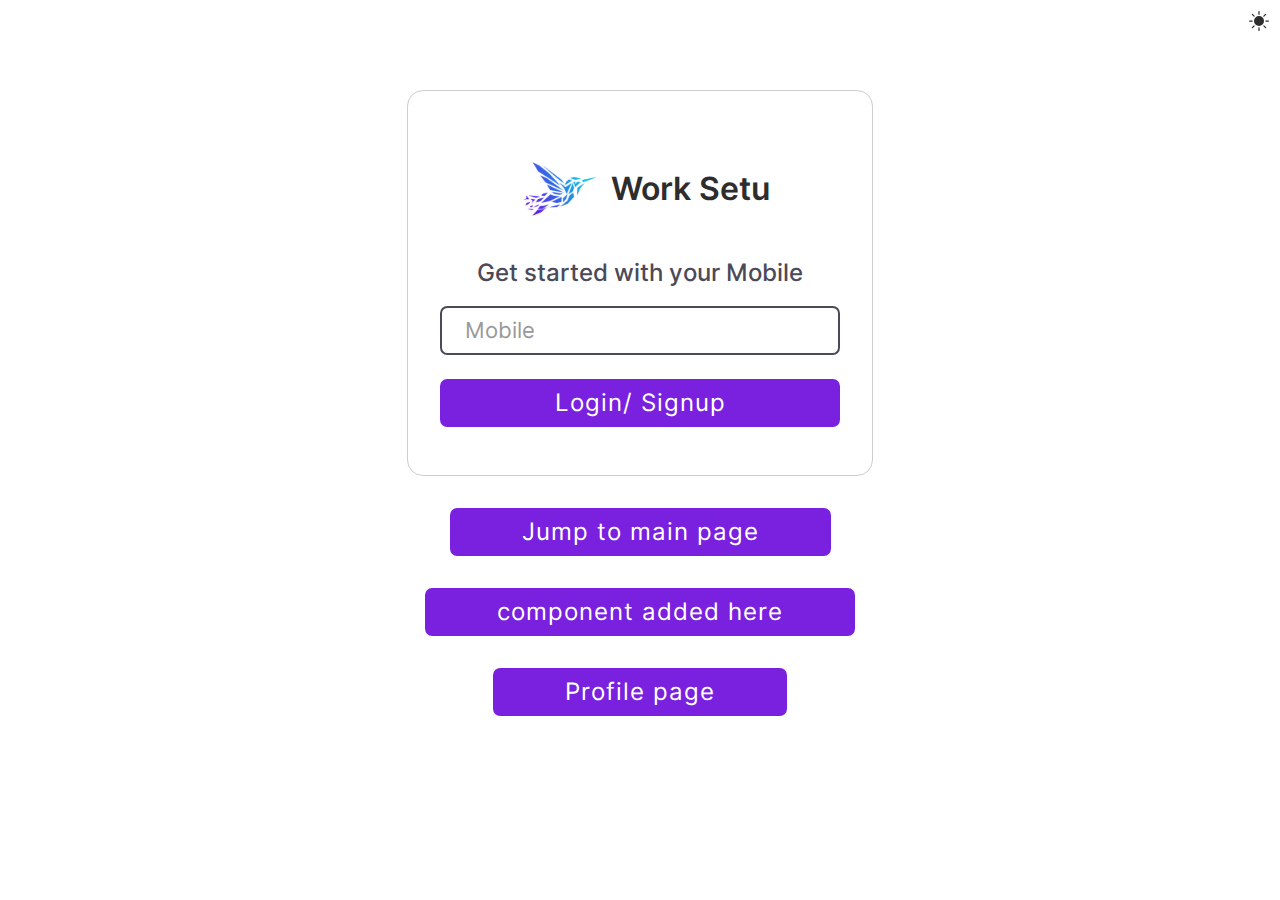
==== commit fd930984: "UI updated" ====
--- a/index.html
+++ b/index.html
@@ -10,6 +10,7 @@
 </head>
 
 <body>
+    <video class="index-video" autoplay muted loop src="img/mainv.mp4"></video>
     <form class="container center-form">
         <div style="display: flex;justify-content: center;align-items: center;gap: 0.1em;">
             <!-- <svg xmlns="http://www.w3.org/2000/svg" width="60" height="60" fill="currentColor" class="bi bi-chat-dots" viewBox="0 0 16 16">
--- a/style.css
+++ b/style.css
@@ -96,7 +96,15 @@
     max-width: 1140px;
 
 }
-
+.index-video{
+    height: 100%;
+    width: 100%;
+    object-fit: cover;
+    top: 0;
+    z-index: -99; 
+    position: absolute;
+    opacity: 1;
+}
 .center-form {
     margin: auto;
     display: flex;
@@ -104,7 +112,9 @@
     width: 400px;
     max-width: calc(100% - 2em);
     margin-top: 10vh;
-    box-shadow: var(--box-shadow);
+    border: 0.5px solid var(--border-color);
+
+    /* box-shadow: var(--box-shadow); */
     border-radius: 1em;
     padding: 3em 2em;
 }
@@ -216,7 +226,7 @@
 
 
 .crop-popup {
-    /* display: none; */
+    display: none;
     position: fixed;
     top: 0;
     left: 0;
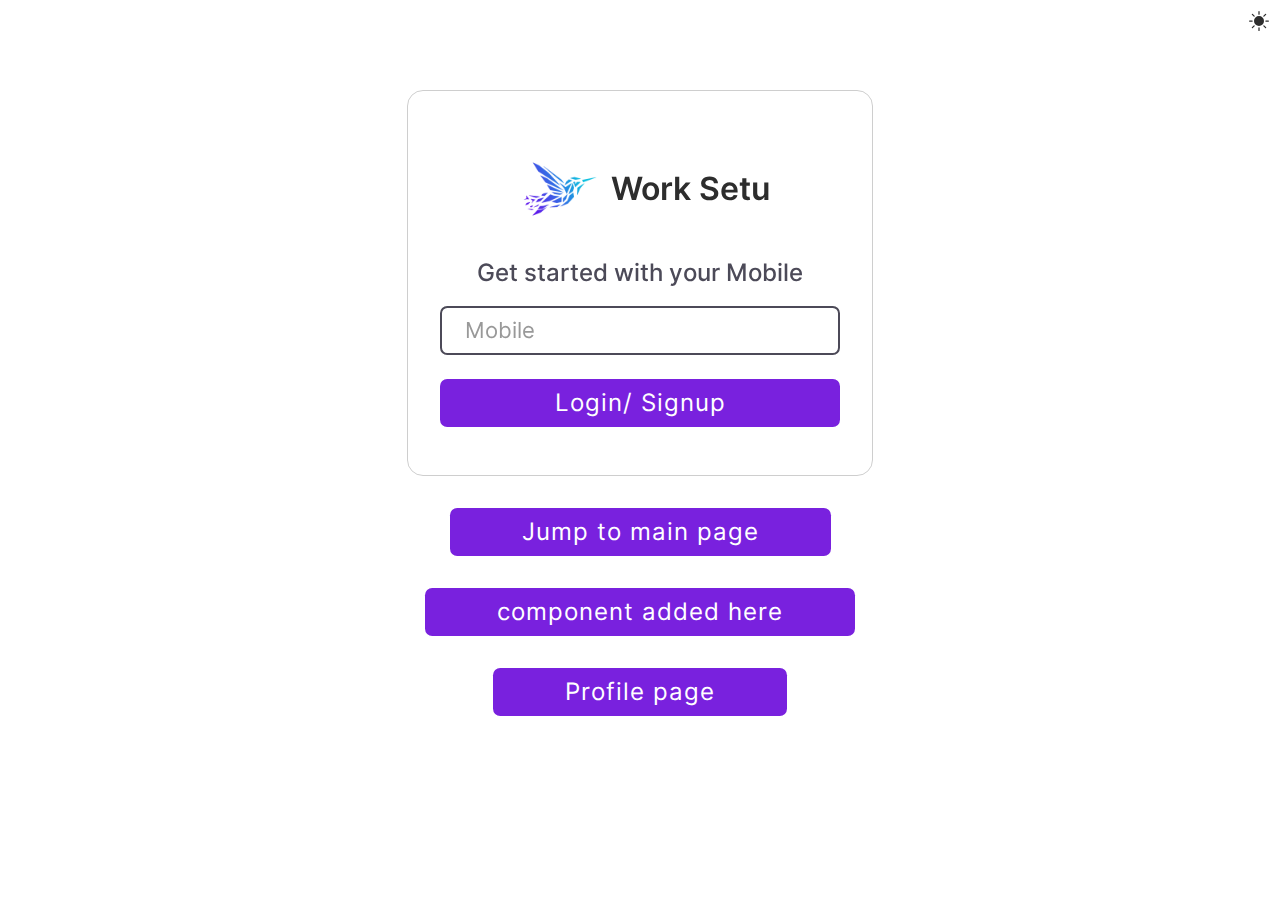
==== commit 61f9ebba: "fix" ====
--- a/index.html
+++ b/index.html
@@ -10,7 +10,7 @@
 </head>
 
 <body>
-    <video class="index-video" autoplay muted loop src="img/mainv.mp4"></video>
+    <!-- <video class="index-video" autoplay muted loop src="img/mainv.mp4"></video> -->
     <form class="container center-form">
         <div style="display: flex;justify-content: center;align-items: center;gap: 0.1em;">
             <!-- <svg xmlns="http://www.w3.org/2000/svg" width="60" height="60" fill="currentColor" class="bi bi-chat-dots" viewBox="0 0 16 16">
--- a/style.css
+++ b/style.css
@@ -113,7 +113,8 @@
     max-width: calc(100% - 2em);
     margin-top: 10vh;
     border: 0.5px solid var(--border-color);
-
+    background-color: rgb(255, 255, 255, 0.1);
+    backdrop-filter: blur(10px);
     /* box-shadow: var(--box-shadow); */
     border-radius: 1em;
     padding: 3em 2em;
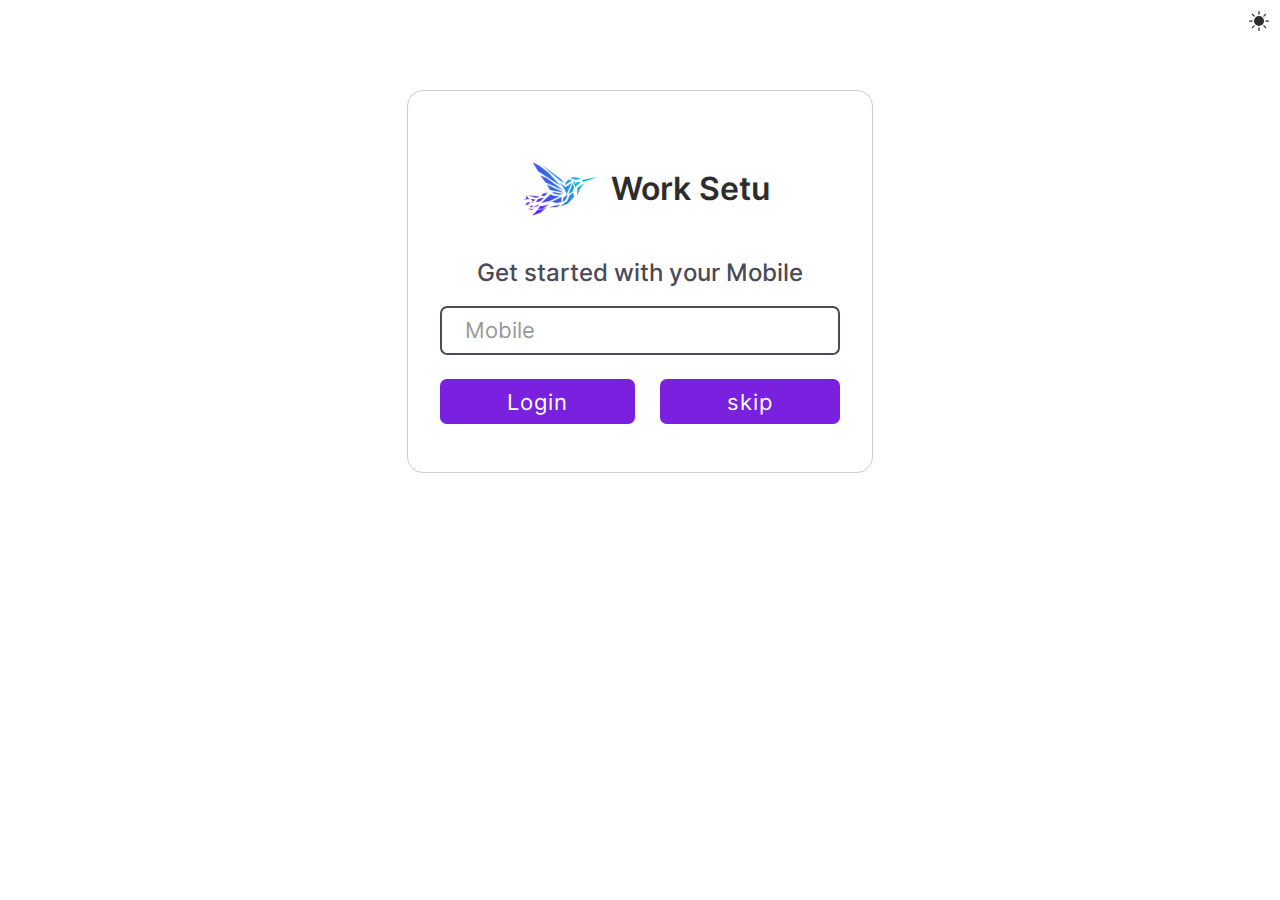
==== commit 3dfedb90: "4+ feature added" ====
--- a/index.html
+++ b/index.html
@@ -22,17 +22,13 @@
         </div>
         <h2 style="text-align: center;">Get started with your Mobile</h2>
         <input class="input" type="tel" placeholder="Mobile" />
-        <a class="button" href="username.html"> Login/ Signup</a>
+        <div class="two-buttonss">
+            <a class="button" href="username.html">Login</a>
+            <a class="button" href="check.html">skip</a>
+        </div>
+
     </form>
-    <a href="main.html" style="display:flex; justify-content:center; align-items: center;margin-top:2em">
-        <button class="button">Jump to main page</button>
-    </a>
-    <a href="check.html" style="display:flex; justify-content:center; align-items: center;margin-top:2em">
-        <button class="button">component added here</button>
-    </a>
-    <a href="profile.html" style="display:flex; justify-content:center; align-items: center;margin-top:2em">
-        <button class="button">Profile page</button>
-    </a>
+  
 
      <!--dark mode script -->
      <script src="components/darkmode.js"></script>
--- a/style.css
+++ b/style.css
@@ -94,7 +94,6 @@
     margin: auto;
     padding: 1.5em;
     max-width: 1140px;
-
 }
 .index-video{
     height: 100%;
@@ -113,8 +112,8 @@
     max-width: calc(100% - 2em);
     margin-top: 10vh;
     border: 0.5px solid var(--border-color);
-    background-color: rgb(255, 255, 255, 0.1);
-    backdrop-filter: blur(10px);
+    /* background-color: rgb(255, 255, 255, 0.1);
+    backdrop-filter: blur(10px); */
     /* box-shadow: var(--box-shadow); */
     border-radius: 1em;
     padding: 3em 2em;
@@ -146,10 +145,16 @@
     border: 2px solid var(--primary-color);
 }
 
+.two-buttonss{
+    display: flex;
+    justify-content: space-between;
+  
+}
 .button {
+   
     color: var(--primary-text-color);
     background: var(--primary-color);
-    font-size: 1.5rem;
+    font-size: 1.4em;
     font-weight: 400;
     letter-spacing: 1px;
     cursor: pointer;
@@ -192,7 +197,7 @@
     display: flex;
     align-items: center;
     justify-content: center;
-    border: 0.5px solid var(--border-color);
+    /* border: 0.5px solid var(--border-color); */
     border-radius: 1em;
 }
 
